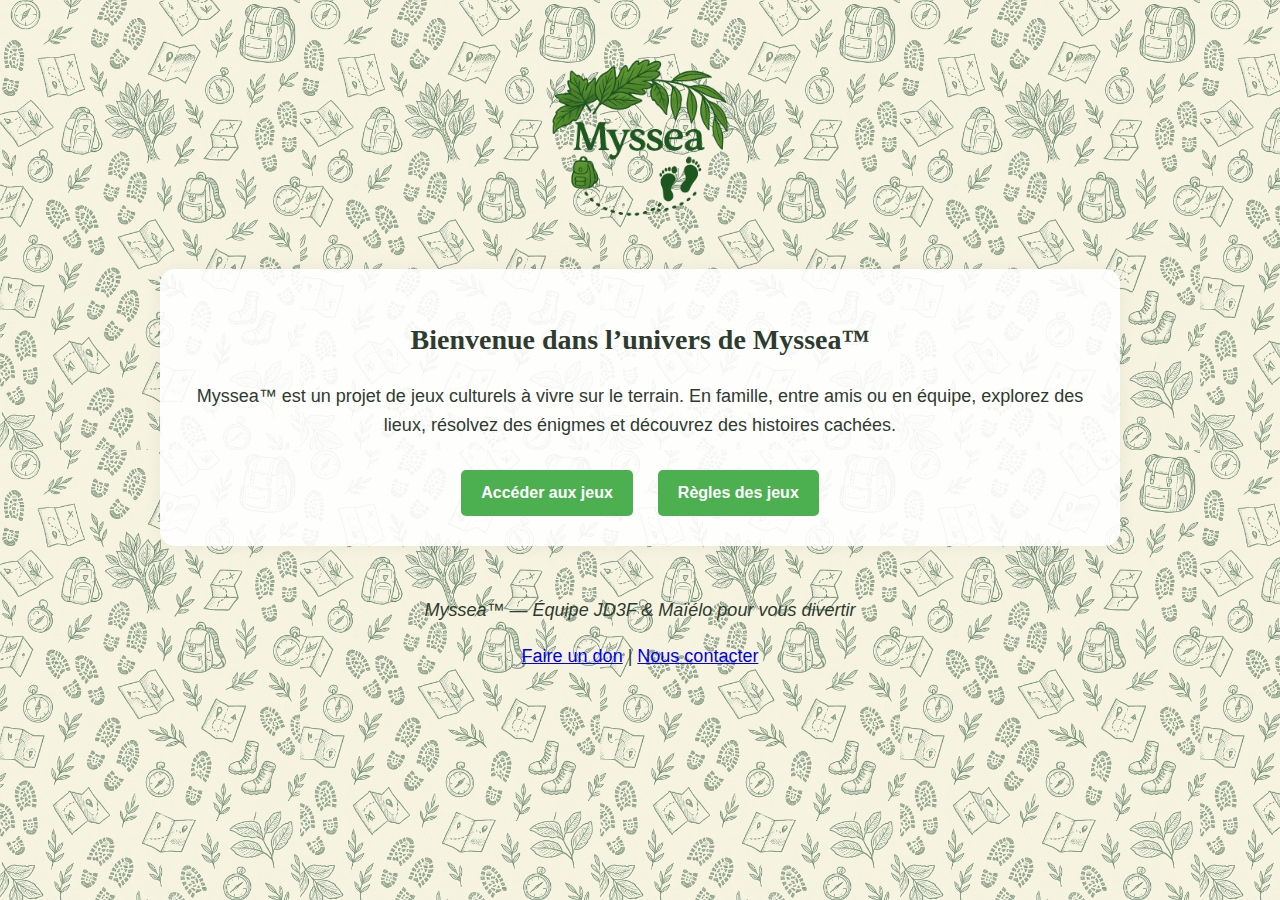
==== index.html @ d6a1327e "Add files via upload" ====
<!DOCTYPE html>
<html lang="fr">
<head>
  <meta charset="UTF-8">
  <meta name="viewport" content="width=device-width, initial-scale=1.0">
  <title>Myssea™ — Jeux culturels et immersifs</title>
  <meta name="description" content="Bienvenue sur le site de Myssea™, un projet de jeux culturels et immersifs à partager en famille ou entre amis. Explorez, jouez, découvrez.">
  <meta name="keywords" content="Myssea, jeux culturels, jeu de piste, jeu de rôle, Épinac, aventure, patrimoine, famille">
  <meta name="author" content="JD3F, Laurie et l'équipage MysseaTM">
  <link rel="stylesheet" href="style.css">
</head>

<body>
  <div class="header">
    <div class="logo-home">
      <img src="images/logo-myssea.png" alt="Logo MysseaTM">
    </div>
  </div>

  <div class="main-container">
    <h1>Bienvenue dans l’univers de Myssea™</h1>
    <p>Myssea™ est un projet de jeux culturels à vivre sur le terrain. En famille, entre amis ou en équipe, explorez des lieux, résolvez des énigmes et découvrez des histoires cachées.</p>

    <nav style="margin-top: 30px;">
      <a class="button" href="jeux.html">Accéder aux jeux</a>
      <a class="button" href="rules.html">Règles des jeux</a>
    </nav>
  </div>

  <footer style="text-align: center; margin-top: 50px;">
    <p style="font-style: italic;">Myssea™ — Équipe JD3F & Maïélo pour vous divertir</p>
    <p>
      <a href="don.html">Faire un don</a> | 
      <a href="contact.html">Nous contacter</a>
    </p>
  </footer>
</body>
</html>
---- style.css ----
/* Fond général */
body {
    background-color: #fdfaf5;
    background-image: url("images/fond-aventure.png");
    background-repeat: repeat;
    background-size: 300px;
    font-family: 'Segoe UI', Tahoma, Geneva, Verdana, sans-serif;
    color: #2e3b2e;
    margin: 0;
    padding: 40px 20px;
    text-align: center;
    font-size: 18px;
    line-height: 1.6;
}

/* Zone centrale avec fond blanc doux */
.main-container {
    max-width: 900px;
    margin: 0 auto;
    background: rgba(255, 255, 255, 0.9);
    padding: 30px;
    border-radius: 15px;
    box-shadow: 0 0 20px rgba(0, 0, 0, 0.05);
}

/* En-tête et logo */
.header {
    text-align: center;
    margin-bottom: 20px;
}
.header img {
    max-width: 220px;
}
.logo-home img {
    max-width: 300px;
}

/* Titres */
h1, h2 {
    font-weight: 700;
    font-size: 28px;
    color: #2e3b2e;
    margin-bottom: 20px;
    font-family: 'Georgia', serif;
}

/* Navigation */
nav a {
    margin: 0 10px;
    color: #387d54;
    text-decoration: none;
    font-weight: bold;
}
nav a:hover {
    text-decoration: underline;
}

/* Boutons */
.button, button {
    display: inline-block;
    background-color: #4CAF50;
    color: white;
    padding: 10px 20px;
    border: none;
    border-radius: 5px;
    font-size: 16px;
    cursor: pointer;
}
.button:hover, button:hover {
    background-color: #3e8e41;
}

/* Formulaires */
form {
    max-width: 400px;
    margin: 0 auto;
    text-align: left;
}
form input, form select, form textarea {
    width: 100%;
    padding: 8px;
    margin-bottom: 15px;
    border-radius: 5px;
    border: 1px solid #ccc;
}

/* Messages info/alerte */
#telegram-warning {
    background-color: #fff1f0;
    padding: 10px;
    border-radius: 5px;
    margin-bottom: 15px;
    border-left: 4px solid #ff6f61;
}

#verification-section {
    background-color: #e3f2fd;
    padding: 10px;
    border-radius: 5px;
    margin-top: 15px;
    border-left: 4px solid #42a5f5;
}
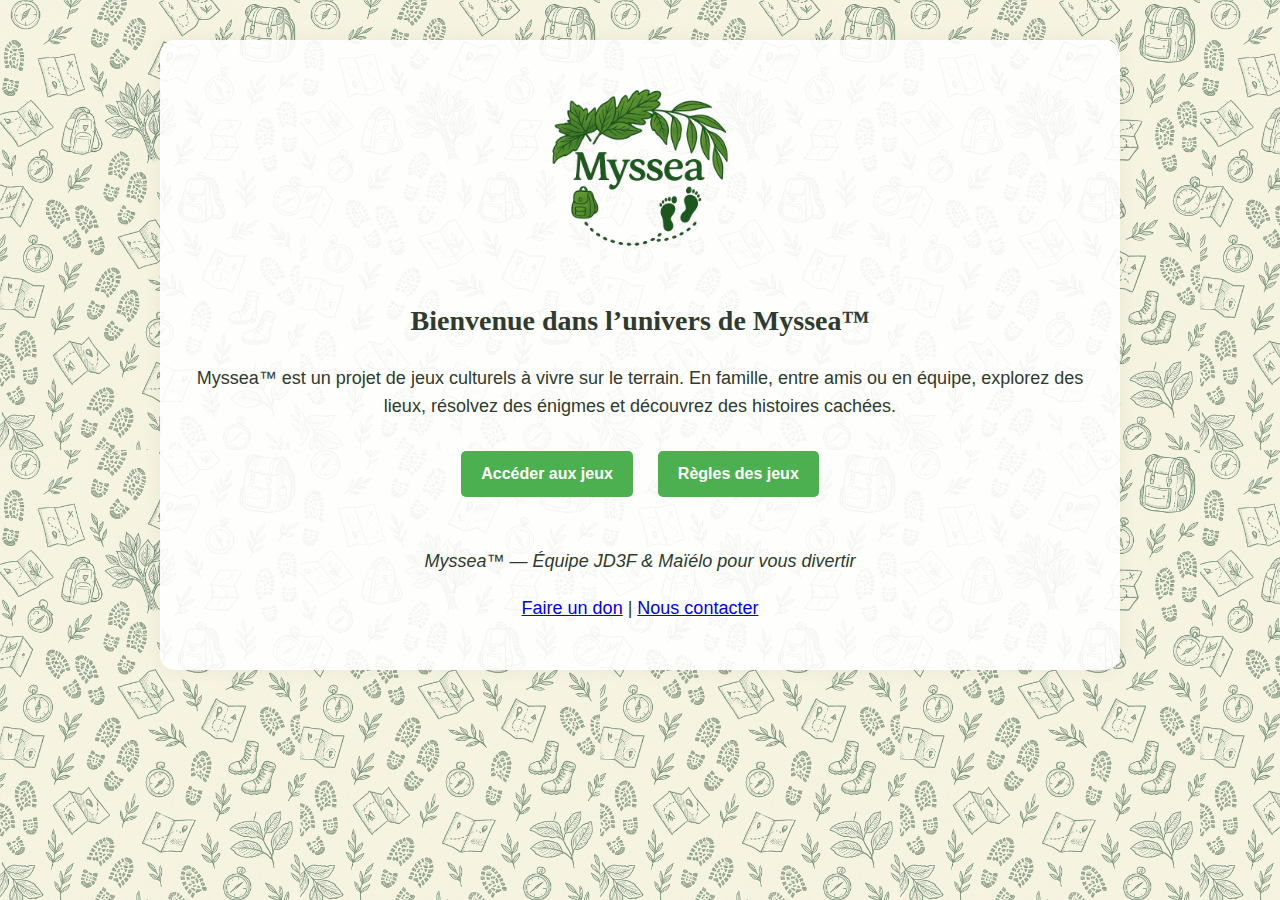
==== commit 96f93b33: "Add files via upload" ====
--- a/index.html
+++ b/index.html
@@ -11,13 +11,13 @@
 </head>
 
 <body>
+ <div class="main-container">
   <div class="header">
     <div class="logo-home">
       <img src="images/logo-myssea.png" alt="Logo MysseaTM">
     </div>
   </div>
 
-  <div class="main-container">
     <h1>Bienvenue dans l’univers de Myssea™</h1>
     <p>Myssea™ est un projet de jeux culturels à vivre sur le terrain. En famille, entre amis ou en équipe, explorez des lieux, résolvez des énigmes et découvrez des histoires cachées.</p>
 
@@ -25,7 +25,6 @@
       <a class="button" href="jeux.html">Accéder aux jeux</a>
       <a class="button" href="rules.html">Règles des jeux</a>
     </nav>
-  </div>
 
   <footer style="text-align: center; margin-top: 50px;">
     <p style="font-style: italic;">Myssea™ — Équipe JD3F & Maïélo pour vous divertir</p>
@@ -34,5 +33,6 @@
       <a href="contact.html">Nous contacter</a>
     </p>
   </footer>
+ </div>
 </body>
-</html>
+</html>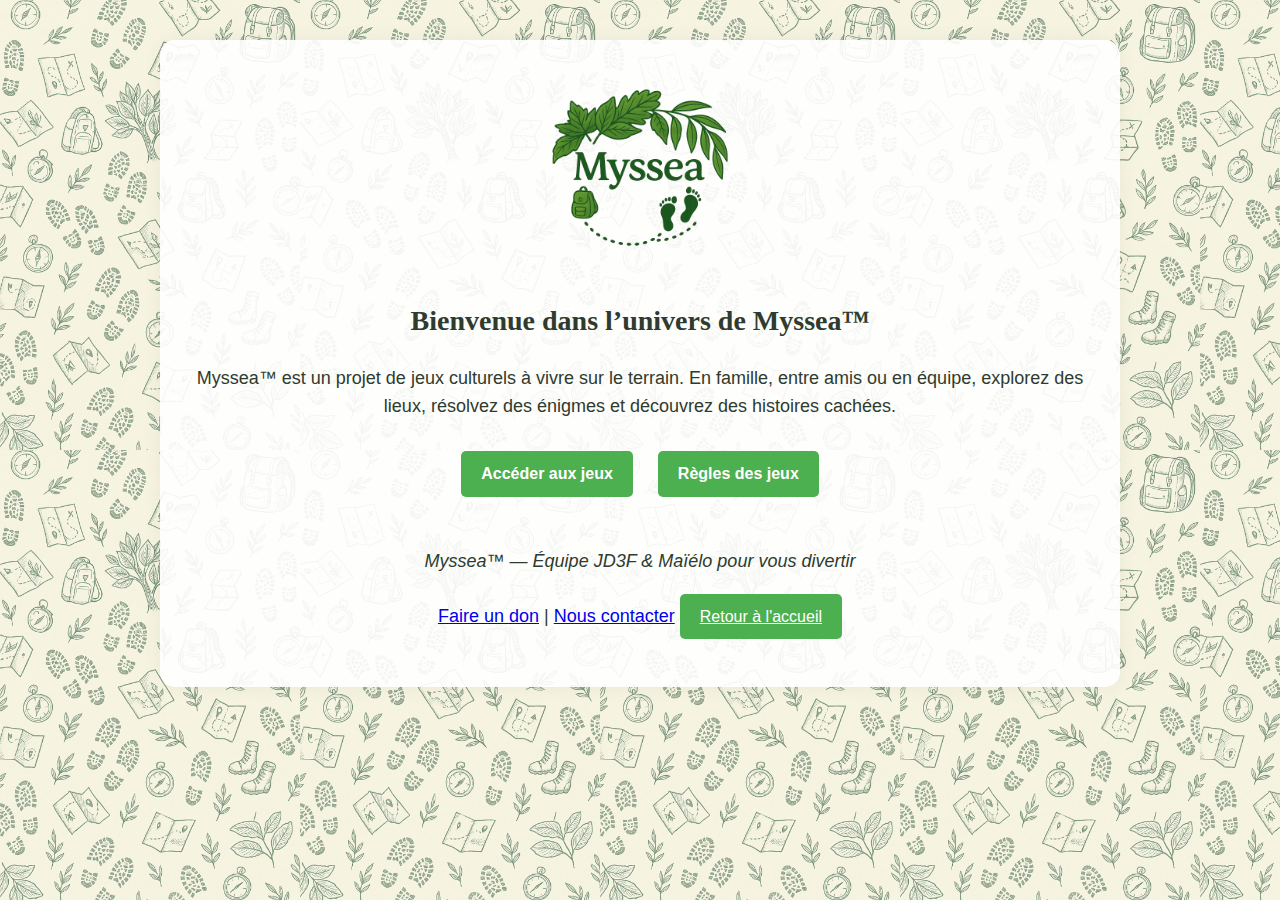
==== commit 0eabef0b: "Add files via upload" ====
--- a/index.html
+++ b/index.html
@@ -31,6 +31,7 @@
     <p>
       <a href="don.html">Faire un don</a> | 
       <a href="contact.html">Nous contacter</a>
+      <a href="index.html" class="button">Retour à l'accueil</a>
     </p>
   </footer>
  </div>
--- a/style.css
+++ b/style.css
@@ -1,4 +1,3 @@
-
 /* Fond général */
 body {
     background-color: #fdfaf5;
@@ -101,3 +100,10 @@
     margin-top: 15px;
     border-left: 4px solid #42a5f5;
 }
+
+/* alignement-vers-gauche */
+.align-left {
+    text-align: left
+}
+
+
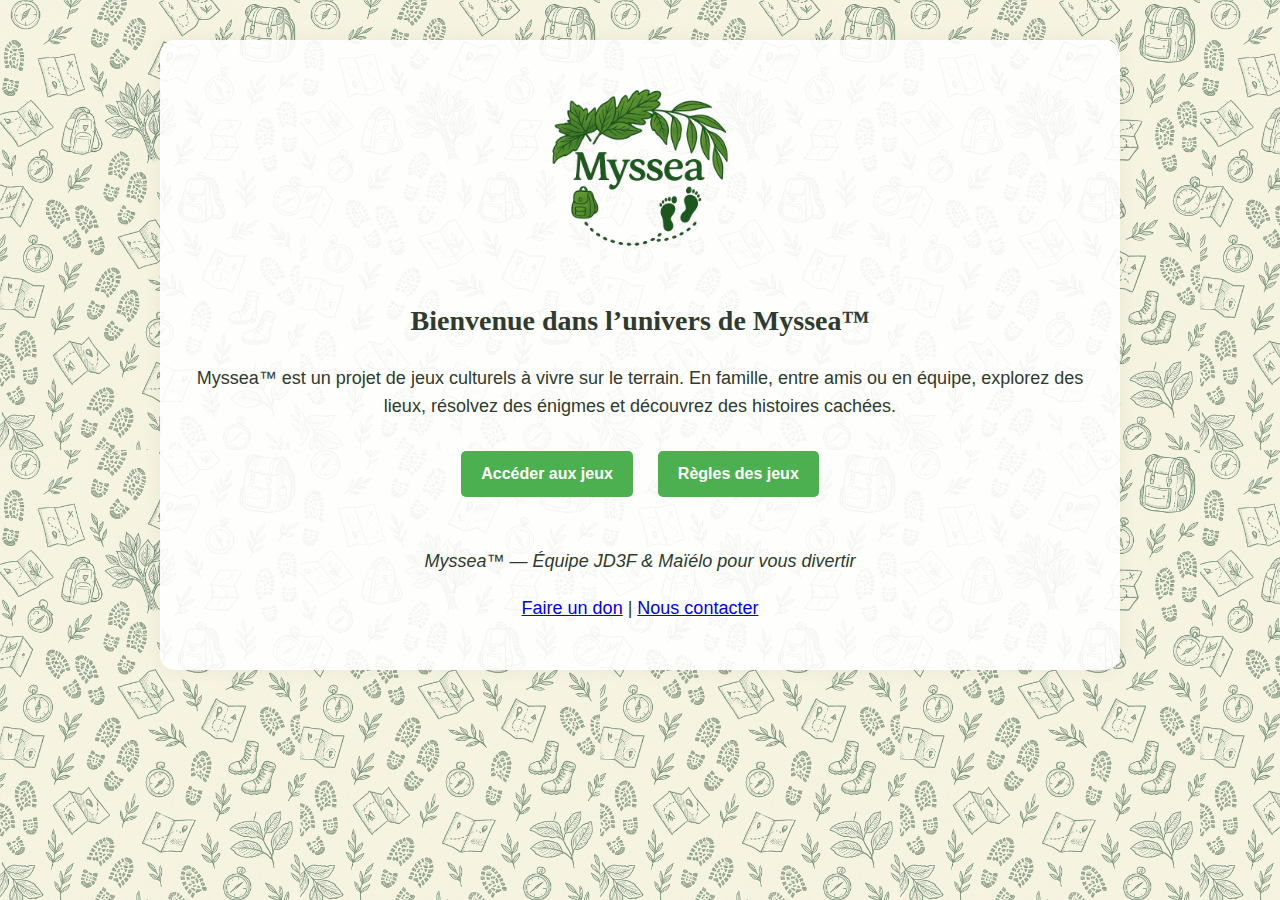
==== commit 4b026149: "Add files via upload" ====
--- a/index.html
+++ b/index.html
@@ -31,7 +31,6 @@
     <p>
       <a href="don.html">Faire un don</a> | 
       <a href="contact.html">Nous contacter</a>
-      <a href="index.html" class="button">Retour à l'accueil</a>
     </p>
   </footer>
  </div>
